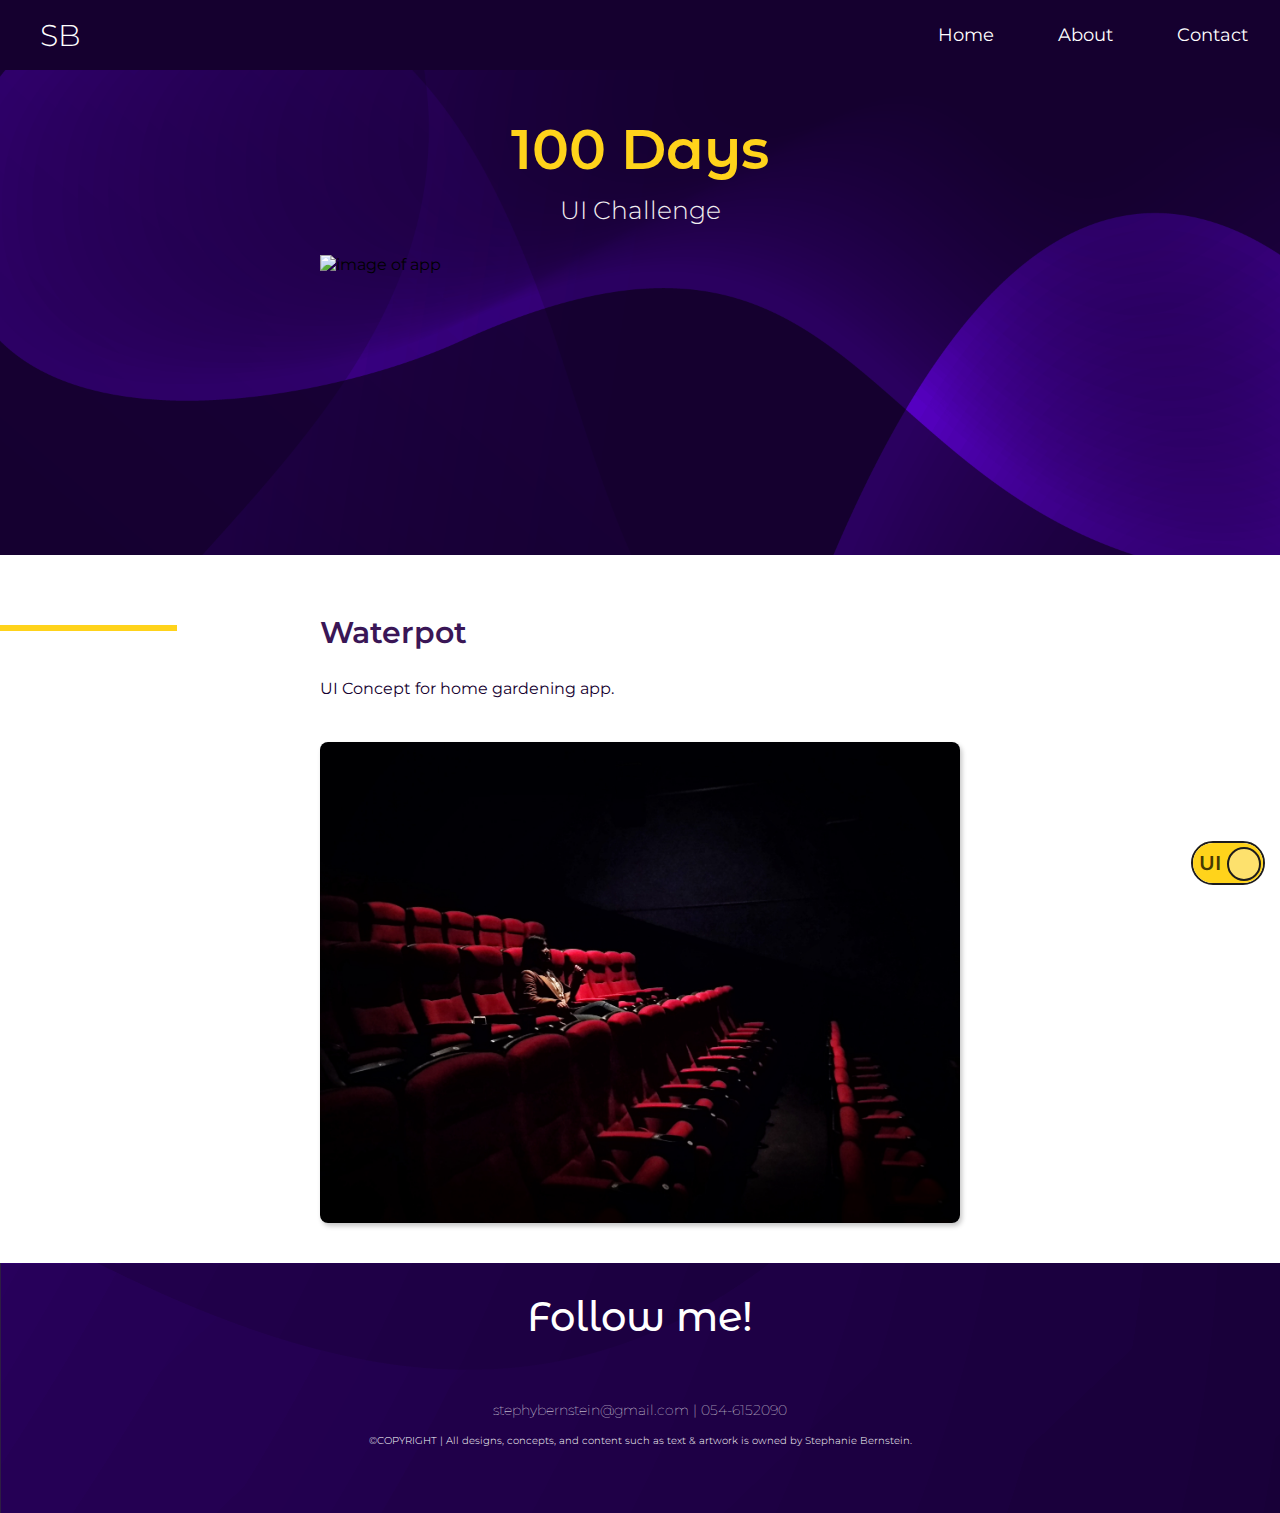
==== 100days.html @ 0ba96f46 "changes in design" ====
<!DOCTYPE html>
<html lang="en">

<head>
    <meta charset="UTF-8">
    <meta name="viewport" content="width=device-width, initial-scale=1.0,user-scalable=no">
    <meta http-equiv="X-UA-Compatible" content="ie=edge">
    <title>Stephy Bernstein</title>
    <link rel="stylesheet" href="https://cdnjs.cloudflare.com/ajax/libs/animate.css/3.7.0/animate.min.css" />
    <link href="https://fonts.googleapis.com/css?family=Montserrat+Alternates:300,400,600,700|Montserrat:300,400,500,600,700" rel="stylesheet">
    <link rel="stylesheet" href="https://use.fontawesome.com/releases/v5.8.1/css/all.css" integrity="sha384-50oBUHEmvpQ+1lW4y57PTFmhCaXp0ML5d60M1M7uH2+nqUivzIebhndOJK28anvf" crossorigin="anonymous">
    <link rel="stylesheet" href="css/styles.css" />
</head>

<body id="ui" class="mini-btn">
    <header class="mainheader animated">
        <a class="brand" href="index.html">SB</a>
        <button id="menu" type="button" aria-expanded="false" aria-label="Toggle navigation">
            <i class="fas fa-bars"></i>

        </button>
        <nav class="navigation hide animated slideInDown">
            <ul class="navigation-list">
                <li class="navigation-item">
                    <a class="navigation-link" href="index.html">Home</a>
                </li>
                <li class="navigation-item">
                    <a class="navigation-link" href="#">About</a>
                </li>
                <li class="navigation-item">
                    <a class="navigation-link" href="contact.html">Contact</a>
                </li>
            </ul>
        </nav>
    </header>
    <main>
        <section id="water">
            <div id="super-top">
                <div class="margin padding-y">
                    <div class="top-page">
                        <h1>100 Days</h1>
                        <span class="chall"> UI Challenge</span>
                    </div>
                    <div class="top-image">
                        <img src="./img/water/water1.png" alt="image of app">
                    </div>
                </div>
            </div>
            <div class="card-intern padding-y">
                <hr class="line-main-title">
                <div class="margin ">
                    <h3>Waterpot</h3>
                    <p>UI Concept for home gardening app.</p>
                    <div class="rounded-image">
                        <img src="img/laplatea/platea3.jpg" alt="empty theater with one person">
                    </div>
                </div>
        </section>
        <footer class="mainfooter">
            <div class="margin">
                <span class="follow">Follow me!</span>
                <div class="socials center">
                    <a href="https://www.linkedin.com/in/stephanie-bernstein-96964898/"><i class="fab fa-linkedin-in"></i></a>
                    <a href="https://www.behance.net/stephaniebernstein"><i class="fab fa-behance"></i></a>
                    <a href="https://www.facebook.com/flyingdaisydesign/"><i class="fab fa-facebook-f"></i></a>
                    <a href="https://www.instagram.com/sb_ux.ui/"><i class="fab fa-instagram"></i></a>
                </div>

                <a href="mailto:Stephybernstein@gmail.com" class="email center">stephybernstein@gmail.com | 054-6152090</a>
                <span class="copyright center">©COPYRIGHT | All designs, concepts, and content such as text & artwork is owned by Stephanie Bernstein.</span>
            </div>

        </footer>
    </main>
    <div class="uxuiswitch">
        <input type="checkbox" name="uxuiswitch" class="uxuiswitch-checkbox" id="uxuiswitch" checked>
        <label class="uxuiswitch-label" for="uxuiswitch"> <span class="uxuiswitch-inner"></span>
            <span class="uxuiswitch-switch"></span>
        </label>
    </div>
</body>
<script src="js/main.js"></script>

</html>
---- css/styles.css ----
html,
	body,
	div,
	span,
	applet,
	object,
	iframe,
	h1,
	h2,
	h3,
	h4,
	h5,
	h6,
	p,
	blockquote,
	pre,
	a,
	abbr,
	acronym,
	address,
	big,
	cite,
	code,
	del,
	dfn,
	em,
	img,
	ins,
	kbd,
	q,
	s,
	samp,
	small,
	strike,
	strong,
	sub,
	sup,
	tt,
	var,
	b,
	u,
	i,
	center,
	dl,
	dt,
	dd,
	ol,
	ul,
	li,
	fieldset,
	form,
	label,
	legend,
	table,
	caption,
	tbody,
	tfoot,
	thead,
	tr,
	th,
	td,
	article,
	aside,
	canvas,
	details,
	embed,
	figure,
	figcaption,
	footer,
	header,
	hgroup,
	menu,
	nav,
	output,
	ruby,
	section,
	summary,
	time,
	mark,
	audio,
	video {
		margin: 0;
		padding: 0;
		border: 0;
		font-size: 100%;
		font: inherit;
		vertical-align: baseline;
	}
	/*General*/

	html,
	body {
		font-family: 'Montserrat', sans-serif;
		margin: 0;
		height: 100vh;
		width: 100%;
		scroll-behavior: smooth;
	}

	ul,
	ol {
		list-style: none;
		color: #15002F;
		line-height: 27px;
	}

	ul li:before {
		content: "- "
	}

	.row {
		display: flex;
		flex-direction: row;
		flex-wrap: wrap;
		width: 100%;
	}

	.column {
		display: flex;
		flex-direction: column;
		flex: 1;
		font-size: 13px;
	}

	.column a {
		color: #15002F;
	}

	a,
	u {
		text-decoration: none;
		color: #fff;
	}

	a:active {
		color: #FFD31B;
	}
	a:hover {
		color: #FFD31B;
	}

	h1 {
		font-family: 'Montserrat Alternates', sans-serif;
		font-style: normal;
		font-weight: 600;
		font-size: 55px;
		line-height: 50px;
		color: #FFD31B;
		padding-top: 25px;
		margin-bottom: 20px;
		text-align: center;
	}

	.numbers {
		font-family: 'Montserrat Alternates', sans-serif;
		font-weight: 600;
		font-size: 50px;
		line-height: 73px;
		display: inline;
		color: #FFD31B
	}

	.number-title {
		margin-left: 10px;
		display: inline;
	}

	#landing-texto {
		font-family: 'Montserrat Alternates', sans-serif;
		font-weight: 500;
		line-height: 46px;
		font-size: 30px;
		color: #F1EEF1;
		margin: 0;
	}
	h2 {
		font-family: 'Montserrat Alternates', sans-serif;
		font-weight: 600;
		line-height: 46px;
		font-size: 40px;
		color: #FFD31B;
	}

	h3 {
	    font-family: 'Montserrat', sans-serif;
	    font-weight: 600;
	    font-size: 30px;
	    line-height: 46px;
	    color: #3A1656;
	    margin: 5px 0 0 0;
	}

	h5 {
		font-family: 'Montserrat', sans-serif;
		font-weight: 600;
		font-size: 25px;
		line-height: 31px;
		color: #3A1656;
	}

	h6 {
		font-family: 'Montserrat', sans-serif;
		font-weight: 500;
		font-size: 18px;
		line-height: 31px;
		color: #3A1656;
	}

	.mainheader {
		align-items: center;
		display: flex;
		justify-content: space-between;
		background-color: #15002F;
		background-repeat: no-repeat;
		background-size: cover;
		height: 70px;
		position: fixed;
		top: 0;
		width: 100%;
		z-index: 90;
	}

	.mainheader.withmenu {
		flex-wrap: wrap;
	}

	#sub-menu {
		width: 100%;
		background: #F1EEF1;
		height: 60px;
	}

	.horizontal-list {
		height: 100%;
		align-items: center;
	}

	.horizontal-list li {
		align-items: center;
		border-right: 2px solid #FFD31B;
	}

	/* .fa, .fas {
			color: #15002F;
			margin-left: 5px;
	} */

	.horizontal-list li:last-child {
		border-right: none;
	}

	.horizontal-list li::before {
		content: ""
	}

	.mainfooter {
		height: 220px;
		background-image: url(../img/bg/mobile_bg.png);
		width: 100%;
		color: #FFF;
		font-size: 10px;
	}

	.mainfooter.nobg {
	background-image: none;
	}

	.mainfooter .email {
		display: block;
		font-size: 14px;
		margin: 20px 0 15px 0;
		font-weight: lighter;
	}

	.mainfooter .follow {
		font-family: 'Montserrat Alternates', sans-serif;
		font-size: 25px;
		font-weight: 500;
		display: inline-block;
		margin-top: 25px;
	}

	.mainfooter .socials {
		font-size: 2.5rem;
		margin: 10px 5px;
		justify-content: space-between;
		display: flex;
	}

	.center {
		text-align: center;
	}

	.mainfooter span {
		display: block;
	}

	.margin {
		width: calc(100vw - 80px);
		margin: 0 auto;
	}

	.padding-y {
		padding-top: 30px;
	}

	.copyright {
		font-size: 10px;
		font-weight: 300;
	}

	#landing {
		height: 100vh;
	}

	#landing .margin {
		display: flex;
		flex-direction: column;
		justify-content: center;
		height: 70%;
	}

	#landing  h1 span {
		margin-bottom: 20px;
		border-left: none;
		color: #FFD31B;
		padding-left: 0;

	}
	#landing  h1  {
		margin-bottom: 20px;
		border-left: none;
		color: #FFD31B;
		padding-left: 0;

	}

	#landing  h1 span:before {
		content: 'HELLO';
		animation: animate infinite 10s;
	}

	@keyframes animate {
		0% {
			content: 'HELLO';

		}
	25% {
			content: 'HOLA';

		}
		50% {
			content: 'SHALOM';

		}
		75% {
			content: 'OI';
		}

	}

	.navigation {
		align-items: center;
		display: flex;
		justify-content: center;
		height: 100vh;
		position: fixed;
		left: 0;
		width: 100%;
		z-index: 1;
		background: #15002F;
		top: 0;
		text-align: center;
	}

	.navigation-list {
	    font-size: 30px;
	    line-height: 70px;
	}

	.navigation-list li:before {
		content: none;
	}

	.hide {
		display: none;
	}

	/* Switcher */

	.mini-btn  .uxuiswitch {
	  position: fixed;
	  bottom: 15px;
	  right: 15px;
	  display: block;
	  z-index: 99;
	  top: unset;
	}

	.uxuiswitch {
		position: relative;
		width: 74px;
		-webkit-user-select: none;
		-moz-user-select: none;
		-ms-user-select: none;
		display: inline-block;
		top: 10px;
		height: 44px;
	}

	.uxuiswitch-checkbox {
		display: none;
	}

	.uxuiswitch-label {
		display: block;
		overflow: hidden;
		cursor: pointer;
		border: 2px solid #1D1C1D;
		border-radius: 36px;
	}

	.uxuiswitch-inner {
		display: block;
		width: 200%;
		margin-left: -100%;
		transition: margin 0.3s ease-in 0s;
	}

	.uxuiswitch-inner:before,
	.uxuiswitch-inner:after {
		display: block;
		float: left;
		width: 50%;
		height: 40px;
		padding: 0;
		line-height: 41px;
		font-size: 20px;
		color: white;
		font-family: 'Montserrat', sans-serif;
		font-weight: 600;
		box-sizing: border-box;
	}

	.uxuiswitch-inner:before {
		content: "UI";
		padding-left: 6px;
		background-color: #FFD31B;
		color: #463902;
	}

	.uxuiswitch-inner:after {
		content: "UX";
		padding-right: 6px;
		background-color: #F1EEF1;
		color: #1D1C1D;
		text-align: right;
	}

	.uxuiswitch-switch {
		display: block;
		width: 30px;
		margin: 8px;
		background: #DBD2DB;
		position: absolute;
		top: -2.5px;
		bottom: 0;
		right: 29px;
		border: 2px solid #1D1C1D;
		border-radius: 36px;
		transition: all 0.3s ease-in 0s;
		height: 30px;
	}

	.uxuiswitch-checkbox:checked+.uxuiswitch-label .uxuiswitch-inner {
		margin-left: 0;
	}

	.uxuiswitch-checkbox:checked+.uxuiswitch-label .uxuiswitch-switch {
		right: -4px;
		background-color: #FDE16D;
	}

	/* Switcher */

	/*end general*/

	/*home*/

	#landing {
		background-image: url(../img/bg/mobile_bg.png);
	 	background-repeat: no-repeat;
		background-size: cover;
	}

	.brand,
	#menu {
		position: relative;
		z-index: 2;
		background: none;
		border: none;
		height: 70px;
		display: flex;
		justify-content: center;
		flex-direction: column;
	}

	#menu {
	    margin-right: 20px;
	    font-size: 30px;
	    color: #FFD31B;
	}

	#menu:focus {
		outline: none;
	}

	.brand {
		font-weight: 300;
		font-size: 30px;
		color: #fff;
		margin-left: 40px;
	}

	.withmenu+main {
		height: calc(100vh - 70px);
	}

	main {
		height: calc(100vh - 70px);
	}

	.no-scroll {
		overflow: hidden;
	}

	.top-margin {
		margin-top: 150px;
	}

	.view-port {
		color: #fff;
		position: absolute;
		bottom: 50px;
		left: 50%;
		transform: translateX(-50%);
		font-family: 'Montserrat', sans-serif;
		font-style: normal;
		font-weight: 300;
		line-height: 27px;
		font-size: 16px;
	}

	.arrow-portfolio {
		position: absolute;
		bottom: 14px;
		left: 50%;
		transform: translateX(-50%);
		display: block;
		background: url("../iconos/arrow.svg");
		width: 25px;
		height: 29px;
	}

	#projectos {
		padding-top: 10px;
	}

	.line-work {
		width: 50px;
		height: 8px;
		background: #FFD31B;
		border: none;
		margin: 30px 0 0 0;
	}

	.my-work {
		font-family: 'Montserrat Alternates', sans-serif;
		font-size: 40px;
		color: #3A1656;
		font-weight: 600;
		display: block;
		margin: 5px 0 30px 0;
	}


	/*Card css*/

	.card {
		width: 100%;
		background: #FFF;
		display: flex;
		flex-direction: column;
		box-shadow: 0 0 15px 0 rgba(0, 0, 0, 0.1607843137);
		overflow: hidden;
		position: relative;
		border-radius: 15px;
		padding-bottom: 30px;
		margin-bottom: 40px;
	}

	.card_thumb {
		position: relative;
		height: 280px;
		border-bottom: 4px solid #FFD31B;
	}

	.card_thumb img {
		width: 100%;
		height: 100%;
		object-fit: cover;
		object-position: 50% 50%;
	}

	.card_content {
		margin: 10px 20px 0px 20px;
	}

	.card_content p {
		margin: 20px 0;
	}

	.card footer a {
		display: inline-block;
		background: #FFF;
		padding: .45em 1em;
		/* width: 215px; */
		color: #15002F;
		font-weight: 700;
		letter-spacing: .2px;
		font-size: 16px;
		border-radius: 30px;
		border: 1px solid #15002F;
	}

	.card footer .fa-arrow-right {
		margin-left: 6px;
	 color: #15002F;
	}

	.card header h2 {
		font-family: 'Montserrat Alternates', sans-serif;
		font-size: 30px;
		color: #3A1656;
		font-weight: 600;
		margin: 20px 0 5px 0;
	}

	.card header span {
		font-family: 'Montserrat', sans-serif;
		font-size: 16px;
		color: #BAA2CE;
		font-weight: 300;
	}

	p {
	    font-family: 'Montserrat', sans-serif;
	    font-size: 16px;
	    line-height: 26px;
	    color: #15002F;
	    margin-top: 20px;
	}

	.no-marging-p {

		margin-top: 5px;
	}

	.doble-margin {
		margin: 15px 0 30px 0;
	}

	.p-bold {

		font-weight: 700;

	}

	.bold {
		font-family: 'Montserrat', sans-serif;
		font-size: 16px;
		font-weight: 700;
		line-height: 16px;
		color: #15002F;
		border-left: 3px solid #FFD31B;
		padding-left: 12px;
	}

	.scroll {

	}

	/* End Card */
	/*home*/



	/* Changes for ux Home*/

	#ux .brand {
		color: #666166;
	}

	#ux #menu {
		color: #666166;
	}

	#ux .mainheader {
		background-color: #DBD2DB;
	}

	#ux #landing {
		background-image: none;
		background-color: #F1EEF1;
	}

	#ux #landing h1 span{
		color: #BFB6BF;
	}

	#ux h3 {
		color: #A69DA6
	}

	#ux .view-port {
		color: #666166;
	}

	#ux .arrow-portfolio {
		background: url("../iconos/arrowux.svg");
	}

	#ux .line-work {
		background: #BFB6BF;
	}

	#ux .my-work {
		color: #A69DA6;
	}

	#ux .card_thumb img {
		display: none
	}

	#ux .card_thumb {
		background: #F1EEF1;
		display: flex;
		align-items: center;
		justify-content: center;
		border-bottom: 4px solid #A69DA6;
	}

	#ux .card_thumb:before {
		font-family: "Font Awesome 5 Free";
		content: "\f03e";
		font-size: 120px;
		color: #fff;
		-webkit-text-stroke: #F1EEF1 5px;
	}

	#ux .card header h2 {
		color: #A69DA6;
	}

	#ux .card_content p {
		color: #A69DA6;
	}

	#ux .navigation {
		background: #A69DA6;
	}

	#ux .card footer a {
		color: #A69DA6;
		border: 1px solid #666166;
	}

	#ux .mainfooter {
		background-image: none;
		background-color: #DBD2DB;
	}

	#ux a:hover {
		color: #666166;
	}
	/* Changes for ux Home*/


	/*laplatea*/

	.hide-mob {
		display: none;
	}
	.hide-desk {
		display: unset;
	}


	.top-image {
		margin: 20px 0 20px 0;
	}


	h4 {
		  font-family: 'Montserrat', sans-serif;
	    font-weight: 300;
	    font-size: 18px;
	    line-height: 31px;
	    color: #FFF;
	    text-align: center;
	}

	.top-image img {
	    width: 100%;
	    object-fit: contain;
	    min-height: 300px;
	}
	.rounded-image img {
	    width: 100%;
	    border-radius: 8px;
	    object-fit: cover;
	    height: 200px;
	    box-shadow: 2px 3px 5px 0px rgba(0,0,0,0.23);
	}
	.rounded-image {
	    margin: 20px 0 50px 0;
	}
	.rounded-imagetext {
		margin: 40px 0 20px 0;
	}
	.rounded-imagetext img {
	    width: 100%;
	    object-fit: cover;
	}
	.rounded-imagegif.platea2 {
	    margin-top: 40px;

	}
	.rounded-imageno img {
		width: 100%;
		border-radius: 8px;
		object-fit: contain;
	}
	.rounded-imageno {
	    margin: 20px 0 20px 0;

	}
	.rounded-imagegif img {
		width: 100%;
		border-radius: 8px;
		object-fit: cover;
		box-shadow: 2px 3px 5px 0px rgba(0,0,0,0.23);
	}
	.rounded-imagegif {
	    margin: 20px 0 20px 0;

	}
	.image-footer2 {
		margin-bottom: 15px;
	}

	.scrolling-wrapper2 img {
	    object-fit: cover;
	    border-radius: 10px;
	    margin-right: 17px;
			height: 200px
	}

	.scrolling-wrapper2::-webkit-scrollbar {
		display: none;
	}

	.scrolling-wrapper2 {
		overflow-x: scroll;
		overflow-y: hidden;
		white-space: nowrap;
		margin-top: 20px;
		padding-left: 35px;
	}


	.friends {
		text-decoration: none;
		color: #15002F;
	}

	.image-footer {
	    color: #15002F;
	    font-size: 15px;
	    line-height: 22px;
	    font-family: 'Montserrat', sans-serif;
			font-weight: 300;
	}

	.line-titles {
	    height: 1px;
	    background: #FFD31B;
	    border: none;
	    margin: 20px 0 20px 0px;
	}

	.title-heading{
		color: #15002F;
		font-size: 16px;
		line-height: 22px;
		font-family: 'Montserrat', sans-serif;
		font-weight: 600;
	}
	.line-main-title {
	    width: 25px;
	    height: 6px;
	    background: #FFD31B;
	    border: none;
	    margin: 20px 0 15px 0;
	    position: absolute;
	}

	.scrolling-wrapper::-webkit-scrollbar {
		display: none;
	}

	.scrolling-wrapper img {
	    object-fit: cover;
	    border-radius: 10px;
	    margin-right: 17px;
	    height: 200px;
	}

	.scrolling-wrapper {
		overflow-x: scroll;
		overflow-y: hidden;
		white-space: nowrap;
		margin-top: 20px;
		padding-left: 35px;
	}

	.image-scroll {
		display: inline-block;
	}

	.teatros {
		margin: 25px 0 40px 0;
		width: 100%;
	}

	.bold-text {
		font-family: 'Montserrat', sans-serif;
		font-weight: 700;
		font-size: 16px;
		line-height: 27px;
		color: #15002F;
	}

	.section-title2 {
		margin-bottom: 20px;
	}
	.line-second-title {
		width: 145px;
		height: 2px;
		background: #FFD31B;
		border: none;
		margin: 1px 0 15px 0;
		position: absolute;

	}

	#super-top {
		background-image: url(../img/laplatea/platea0.png);
		background-repeat: no-repeat;
		background-size: cover;
		}

	#platea .top-page {
		    margin-top: 130px;
	}
	/*end platea*/
	/*platea*/

	#ux .top-image img {
		content:url("../img/laplatea/platea29.png");
	}
	#ux img {
		content:url("../img/laplatea/platea29.png");
	}
	#ux #super-top {
	    background-image: none;
	    background-repeat: no-repeat;
	    background-size: cover;
	    background-color: #F1EEF1;
	}

	#ux h1 {
	    color: #A69DA6;
	}

	#ux h4 {
	    color: #666166;
	}

	#ux #sub-menu {
	    width: 100%;
	    background: #666166;
	    height: 60px;
	}

	#ux .horizontal-list li {
	    border-right: 2px solid #FFF;
	}

	#ux .image-footer {
	    color: #4D494D;
	}
	#ux .title-heading {
	    color: #4D494D;
	}

	#ux .line-titles {
	    background: #BFB6BF;
	}
	#ux p {
	    font-family: 'Montserrat', sans-serif;
	    font-size: 16px;
	    line-height: 26px;
	    color: #A69DA6;
	    margin-top: 20px;
	}
	#ux .line-main-title {
	    background: #A69DA6;
	  }
	#ux .numbers {
	    color: #4D494D;
	}
	#ux .bold {
	    color: #A69DA6;
	    border-left: 3px solid #A69DA6;
	  }
	#ux .bold-text {
	    color: #A69DA6;
	}
	#ux .line-second-title {
	    background: #A69DA6;

	}
	#ux .column a {
	    color: #FFF;
	}

	#ux .scrolling-wrapper img {
	    height: 250px;
	    text-align: center;
	    box-shadow: 2px 3px 5px 0px rgba(0,0,0,0.23);
	    width: 300px;
	}
	#ux .scrolling-wrapper2 img {
		box-shadow: 2px 3px 5px 0px rgba(0,0,0,0.23);
		width: 250px;
	}

	#ux .teatros {
	    text-align: center;
			border-radius: 8px;
			box-shadow: 2px 3px 5px 0px rgba(0,0,0,0.23);

	}
	#ux .scrolling-wrapper.fiveimages {
		display: none;
	}
	#ux .rounded-imageno {
	    width: 300px;
	    border-radius: 8px;
	    box-shadow: 2px 3px 5px 0px rgba(0,0,0,0.23);
	    margin-left: auto;
	    margin-right: auto;
	    margin-top: 40px;
	}
	#ux .rounded-imagetext img {
	    border-radius: 8px;
			box-shadow: 2px 3px 5px 0px rgba(0,0,0,0.23);

	}
	#ux .rounded-imagegif img {
		height: 435px;
	}
	#ux .rounded-imagetext img{
		border-radius: 8px;
	}



	#ux .friends {
		text-decoration: none;
		color: #A69DA6;
	}
	#ux a:active {
		color: #1D1C1D;
	}
	#ux a:hover {
		color: #1D1C1D;
	}

	#ux .horizontal-list li:last-child {
	    border-right: none;
	}

	/*platea*/


	/*404*/

	#construction {
		background-image: url(../img/error/404.png);
		background-repeat: no-repeat;
		background-size: cover;
	}
	#construction {
		height: 95%;
	}

	#construction .margin {
		display: flex;
		flex-direction: column;
		justify-content: center;
		height: 70%;
	}

	#go-back a{
		font-family: 'Montserrat Alternates', sans-serif;
		color: #15002F;
		font-size: 20px;
		font-weight: 700;
	}

	#go-back {
		text-align: center;
		margin-bottom: 30px;
	}

	#ux #construction {
		background-image: url(../img/error/404ux.png);
		background-repeat: no-repeat;
		background-size: cover;
	}

	.fa-arrow-left:before {
	    content: "\f060";
			font-size: 18px;
	}

	#ux .fa-arrow-left:before {
	    color: #666166;
	    content: "\f060";
			font-size: 18px;
	}

	#ux #go-back a{
		color: #666166;
	}
	/*End 404*/


	/*contact*/

	#contact {

	}

	#contact .margin {
		display: flex;
		flex-direction: column;
		justify-content: center;
		height: 100vh;
	}

	.all-in {
			background-image: url(../img/contact/contact_m_bg.png);
			background-repeat: no-repeat;
			background-size: cover;
			height: auto;
		}

	#contact .mainfooter {
	    background-image: none;
	    width: 100%;
	    color: #FFF;
	    font-size: 10px;
			height: 100%
	}

	#contact .top-margin {

	}

	.info-contact  {
	    font-family: 'Montserrat', sans-serif;
	    font-size: 20px;
	    line-height: 30px;
	    color: #fff;
	    margin: 40px 0;
			text-align: center;
		}
		.datos {
			font-family: 'Montserrat Alternates', sans-serif;
		    font-weight: 500;
		    font-size: 20px;
		    line-height: 39px;
		    text-align: center;
		    color: #fff;
		}
		.datos h6 {
	    color: #fff;
	    font-weight: 300;
	    font-size: 16px;
	    margin-top: 25px;
	}
	#ux .rounded-image img {
	    height: 200px;
	}

	#ux .info-contact  {
	    font-family: 'Montserrat', sans-serif;
	    font-size: 20px;
	    line-height: 30px;
	    color: #A69DA6;
	    margin: 40px 0;
			text-align: center;
		}
	#ux .center {
		    color: #A69DA6;
	}
	#ux 	.datos {
			font-family: 'Montserrat Alternates', sans-serif;
		    font-weight: 500;
		    font-size: 20px;
		    line-height: 39px;
		    text-align: center;
		    color: #A69DA6;
		}
	#ux 	.datos h6 {
	    color: #A69DA6;
	    font-weight: 300;
	    font-size: 16px;
	    margin-top: 25px;
	}
	#ux .all-in {
			background-image: none;
			height: auto;
		}


	/*about*/
	#about{
		height: 100%;
	}
	.about-bg {
		background-image: url(../img/about/about_m.png);
		background-repeat: no-repeat;
		background-size: cover;
		height: auto;
	}

	#about .margin {
		display: flex;
		flex-direction: column;
		justify-content: center;
	}

	#about p {
		color: #fff;
		font-size: 18px;
		line-height: 35px;
		padding-left: 35px;
	}
	.margin-top {
	margin-top: 100px;
	}
	.rounded-image-about img{
		width: 100%;
	border-radius: 8px;
	object-fit: cover;
	height: 300px;
	box-shadow: 2px 3px 5px 0px rgba(0,0,0,0.23);
	}

	.rounded-image-about {
		    margin: 20px 0 50px 0;
	}
	#check-work {
		color: #fff;
		font-size: 20px;
		line-height: 35px;
		text-align: center;
		margin: 30px 0;
		font-family: 'Montserrat Alternates', sans-serif;
		font-weight: 300;
	}
	.fa-arrow-right {
			color: #FFD31B;
			margin-left: 5px;
	}
	#ux #check-work a, u {
	    text-decoration: none;
	    color: #666166;
	}
	#ux .fa-arrow-right {
			color: #666166;
			margin-left: 5px;
	}
	.work-exp {
		margin-top: 70px;
	}
	/*End about*/

	/*ux about*/
	#ux .about-bg {
		background-image: none;
	}

	#ux #about h2 {
	    font-family: 'Montserrat Alternates', sans-serif;
	    font-weight: 600;
	    line-height: 46px;
	    font-size: 40px;
	    color: #666166;
		}
	#ux #about p {
	    color: #666166;
	    font-size: 18px;
	    line-height: 35px;
	    padding-left: 35px;
	}

	/*100 days*/

	span.chall {
	    text-align: center;
	    color: #F1EEF1;
	    display: block;
	    font-weight: 300;
	    font-size: 25px;
	    margin-bottom: 30px;
	}

	#water .top-page {
	    margin-top: 70px;
	}


	/*100 end*/


	/*desktop*/

	@media only screen and (min-width: 768px) {

		/*home*/
		h1 {
		    font-family: 'Montserrat Alternates', sans-serif;
		    font-style: normal;
		    font-weight: 600;
		    font-size: 55px;
		    line-height: 50px;
		    color: #FFD31B;
		    padding-top: 25px;
		    margin-bottom: 20px;
		    text-align: center;
		}

		h4 {
	    font-family: 'Montserrat', sans-serif;
	    font-weight: 300;
	    font-size: 22px;
	    line-height: 31px;
	    color: #FFF;
	    text-align: center;
	    padding: 20px;
	}

	h5 {
	    font-family: 'Montserrat', sans-serif;
	    font-weight: 600;
	    font-size: 25px;
	    line-height: 31px;
	    color: #3A1656;
	}

		#landing {
			background-image: url(../img/bg/home_bg_dk.png);
			background-repeat: no-repeat;
			background-size: cover;
		}
		#menu {
			display: none;
		}
		.margin {
			width: calc(100vw - 284px);
			margin: 0 auto;
		}
		#landing h3 {
			font-family: 'Montserrat Alternates', sans-serif;
			font-weight: 500;
			line-height: 56px;
			font-size: 38px;
			color: #F1EEF1;
			text-align: center;
			max-width: 500px;
			margin: 0 auto;
		}
		.uxuiswitch-inner:before {
			padding-right: 40px;
		}
		.hide {
			display: block;
		}
		.navigation {
			justify-content: flex-end;
			background-color: transparent;
			height: initial;
			position: initial;
			width: auto;
			transition: initial;
			z-index: 99;
		}
		.navigation-list {
			align-items: center;
			display: flex;
			justify-content: center;
			font-size: 18px;
			;
		}
		.navigation-link {
			padding: 2rem;
			list-style: none;
		}
		#landing h1 {
			font-family: 'Montserrat Alternates', sans-serif;
			font-style: normal;
			font-weight: 600;
			font-size: 90px;
			text-align: center;
		}
		#landing h1 {
			margin-bottom: 60px;
			border-left: none;
			color: #FFD31B;
			padding-left: 0;
		}
		.card {
			max-width: 841px;
			width: 100%;
			height: 350px;
			background: #FFF;
			display: flex;
			flex-direction: row;
			box-shadow: 0 0 15px 0 rgba(0, 0, 0, 0.1607843137);
			overflow: hidden;
			position: relative;
			border-radius: 15px;
			padding-bottom: 0;
			margin: 0 auto;
			margin-bottom: 50px;
		}
		.card_thumb {
			position: relative;
			height: 400px;
			border-right: 4px solid #FFD31B;
			width: 50%;
			border-bottom: 0px;
		}

		.card header h2 {
			font-family: 'Montserrat Alternates', sans-serif;
			font-size: 43px;
			color: #3A1656;
			font-weight: 600;
			margin: 20px 8px 8px 15px;
		}
		.card header span {
			font-family: 'Montserrat', sans-serif;
			font-size: 16px;
			color: #BAA2CE;
			font-weight: 300;
			margin: 20px 8px 8px 18px;
		}

		.card_content p {
			margin: 20px 8px 81px 18px;
		}

		.card footer a {
			background: #FFF;
			color: #15002F;
			font-weight: 700;
			letter-spacing: .2px;
			font-size: 16px;
			border-radius: 30px;
			border: 1px solid #15002F;
			width: 250px;
			height: 50px;
			margin: 0 auto;
			padding: 0;
			display: inline-block;
			line-height: 50px;
			text-align: center;
		}
		.card footer a:hover{
			color: #15002F;
			background-color: #FFD31B;
			border: 1px solid #15002F;
		}
		.card_content {
			margin: 10px 20px 0px 20px;
			width: 50%;
		}

		.mainfooter .socials {
	    font-size: 2.5rem;
	    margin: 10px 100px 40px 100px;
	    justify-content: space-evenly;
	    display: flex;
	}

	.mainfooter {
	    height: 250px;
	    background-image: url(../img/bg/mobile_bg.png);
	    width: 100%;
	    color: #FFF;
	    font-size: 10px;
	}

	.mainfooter .follow {
	    font-family: 'Montserrat Alternates', sans-serif;
	    font-size: 40px;
	    font-weight: 500;
	    display: flex;
	    margin-top: 25px;
	    justify-content: center;
	    padding-top: 29px;
	    margin-bottom: 20px;
	}
	.mainheader.withmenu {
	height: 70px;
	}

	/*404*/

	#construction {
		background-image: url(../img/error/404_desktop.png);
	    background-repeat: no-repeat;
			margin-top: 50px;
	    background-size: 1200px;
	    background-position: center;
	}
	#construction {
		height: 90%;
	}

	#construction .margin {
		display: flex;
		flex-direction: column;
		justify-content: center;
		height: 70%;
	}
	/*404*/

	/*platea*/
	.margin {
		margin-left: auto;
		margin-right: auto;
		width: 50%;
	}
	.top-image {
	    margin: 5px 0 20px 0;
	}

	.top-image img {
	    width: 100%;
	    object-fit: contain;
	    max-height: 600px;
	}

	.image-footer {
	    color: #15002F;
	    font-size: 16px;
	    line-height: 25px;
	}

	.column {
		display: flex;
	    flex-direction: column;
	    flex-basis: 100%;
	    flex: 1;
	}
	.hide-desk {
	    display: none;
	}

	.rounded-image img {
	    display: block;
	    margin: 0 auto;
			height: 481px;

	}
	.rounded-image {
	    margin: 20px 0 50px 0;
			height: 481px;
			margin: 40px auto;
	}

	.line-main-title {
	    width: 177px;
	    height: 6px;
	    background: #FFD31B;
	    border: none;
	    margin: 20px 0 15px 0;
	    position: absolute;
	}

	.teatros {
	    margin: 25px 0 40px 0;
	    width: 500px;
	    margin-left: auto;
	    margin-right: auto;
	    display: block;
	}

	.rounded-imageno img {
	    border-radius: 8px;
	    object-fit: contain;
	    margin-left: auto;
	    margin-right: auto;
	    display: block;
	    width: 500px;
	}
	.rounded-imagetext img {
	    object-fit: cover;
	    margin-left: auto;
	    margin-right: auto;
	    display: block;
	    width: 500px;
	}
	.line-second-title {
	    width: 440px;
	    height: 2px;
	    background: #FFD31B;
	    border: none;
	    margin: 1px 0 15px 0;
	    position: absolute;
	}

	.scrolling-wrapper2 {
	    margin: 50px auto;
			text-align: center;
	}
	.scrolling-wrapper2 img {
	    height: 300px;
	}
	.scrolling-wrapper2 img:nth-child(even) {
	    display: none;
	}
	.scrolling-wrapper.fiveimages img:nth-child(even) {
		display: none;
	}

	.scrolling-wrapper img {
	    height: 200px;
			margin: 0 auto;
	}
	.scrolling-wrapper.fiveimages img {
	margin-right: 20px;
	}

	.scrolling-wrapper {
	    margin: 40px auto;
	    overflow-x: unset;
	    overflow-y: unset;
	    white-space: nowrap;
	    text-align: center;
	}

	.rounded-imagetext {
	    margin: 40px 0 80px 0;
	}

	.rounded-imagegif img {
	    width: 665px;
	    border-radius: 8px;
	    object-fit: cover;
	    display: block;
	    margin: 60px auto;
	    box-shadow: 2px 3px 5px 0px rgba(0,0,0,0.23);
	}
	.horizontal-list li:last-child {
	    border-right: none;
	}
	#go-back {
	    text-align: center;
	    margin-bottom: 60px;
	    margin-top: 60px;
	}
	/*platea*/



	  /* Changes for ux */
	/*contact*/
	.info-contact {
		text-align: center;
	}

	/*contact*/
	/*about*/


	.about-bg {
		background-image: url(../img/about/about_d.png);
		background-repeat: no-repeat;
		background-size: cover;
		height: auto;
	}

	#about .margin {
		display: flex;
		flex-direction: column;
		justify-content: center;
	}

	#about p {
		color: #fff;
		font-size: 18px;
		line-height: 35px;
		padding-left: 65px;
	}
	.margin-top {
	margin-top: 150px;
	}
	.rounded-image-about img{
		width: 100%;
	border-radius: 8px;
	object-fit: cover;
	height: 600px;
	box-shadow: 2px 3px 5px 0px rgba(0,0,0,0.23);
	}
	.work-exp {
		margin-top: 70px
	}

	.rounded-image-about {
		    margin: 20px 0 50px 0;
	}
	#check-work {
		color: #fff;
		font-size: 20px;
		line-height: 35px;
		text-align: center;
		margin: 30px 0;
		font-family: 'Montserrat Alternates', sans-serif;
		font-weight: 300;
	}
	/* #about .fa, .fas {
			color: #FFD31B;
			margin-left: 5px;
	} */

	/*End about*/

	  /*UX home */

		#ux #landing h3 {
			color: #4D494D;
		}
		#ux .navigation {
			background-color: transparent;
		}
		#ux .navigation-link {
			color: #666166;
		}

		#ux .card_thumb {
	    background: #F1EEF1;
	    display: flex;
	    align-items: center;
	    justify-content: center;
	    border-right: 4px solid #A69DA6;
	}

	#ux .card_thumb {
	    position: relative;
	    height: 358px;
	    width: 50%;
	}
	#ux .mainfooter {
	    color: #FFF;
	}

	#ux .card footer a:hover{
		color: #f2f2f2;
		background-color: #A69DA6;
		border: 1px solid #666166;
	}

	#ux a, u {
		color: #FFF;
	}

	#ux #construction {
		background-image: url(../img/error/404_desktopux.png);
	    background-repeat: no-repeat;
			margin-top: 50px;
	    background-size: 1200px;
	    background-position: center;
	}
		/*home UX*/

	/*platea ux*/
	#ux #super-top {
	    height: 899px;
			margin-bottom: 20px;
	}

	#ux .scrolling-wrapper img {
	    height: 250px;
	    text-align: center;
	    box-shadow: 2px 3px 5px 0px rgba(0,0,0,0.23);
	    width: 647px;
	}
	#ux .rounded-imageno {
	      width: 500px;
	}
	#ux .scrolling-wrapper2 img {
		box-shadow: 2px 3px 5px 0px rgba(0,0,0,0.23);
	 	width: initial;
	}

	#ux .scrolling-wrapper.fiveimages {
		display: none;
	}

	#ux .rounded-imagetext img {
	    border-radius: 8px;
			box-shadow: 2px 3px 5px 0px rgba(0,0,0,0.23);

	}
	#ux .rounded-image img {
	    height: 481px;
	}

	#ux .rounded-imagegif img {
		height: 435px;
	}
	.all-in {
			background-image: url(../img/contact/contact_d_bg.png);
			background-repeat: no-repeat;
			background-size: cover;
			height: auto;
		}

	}
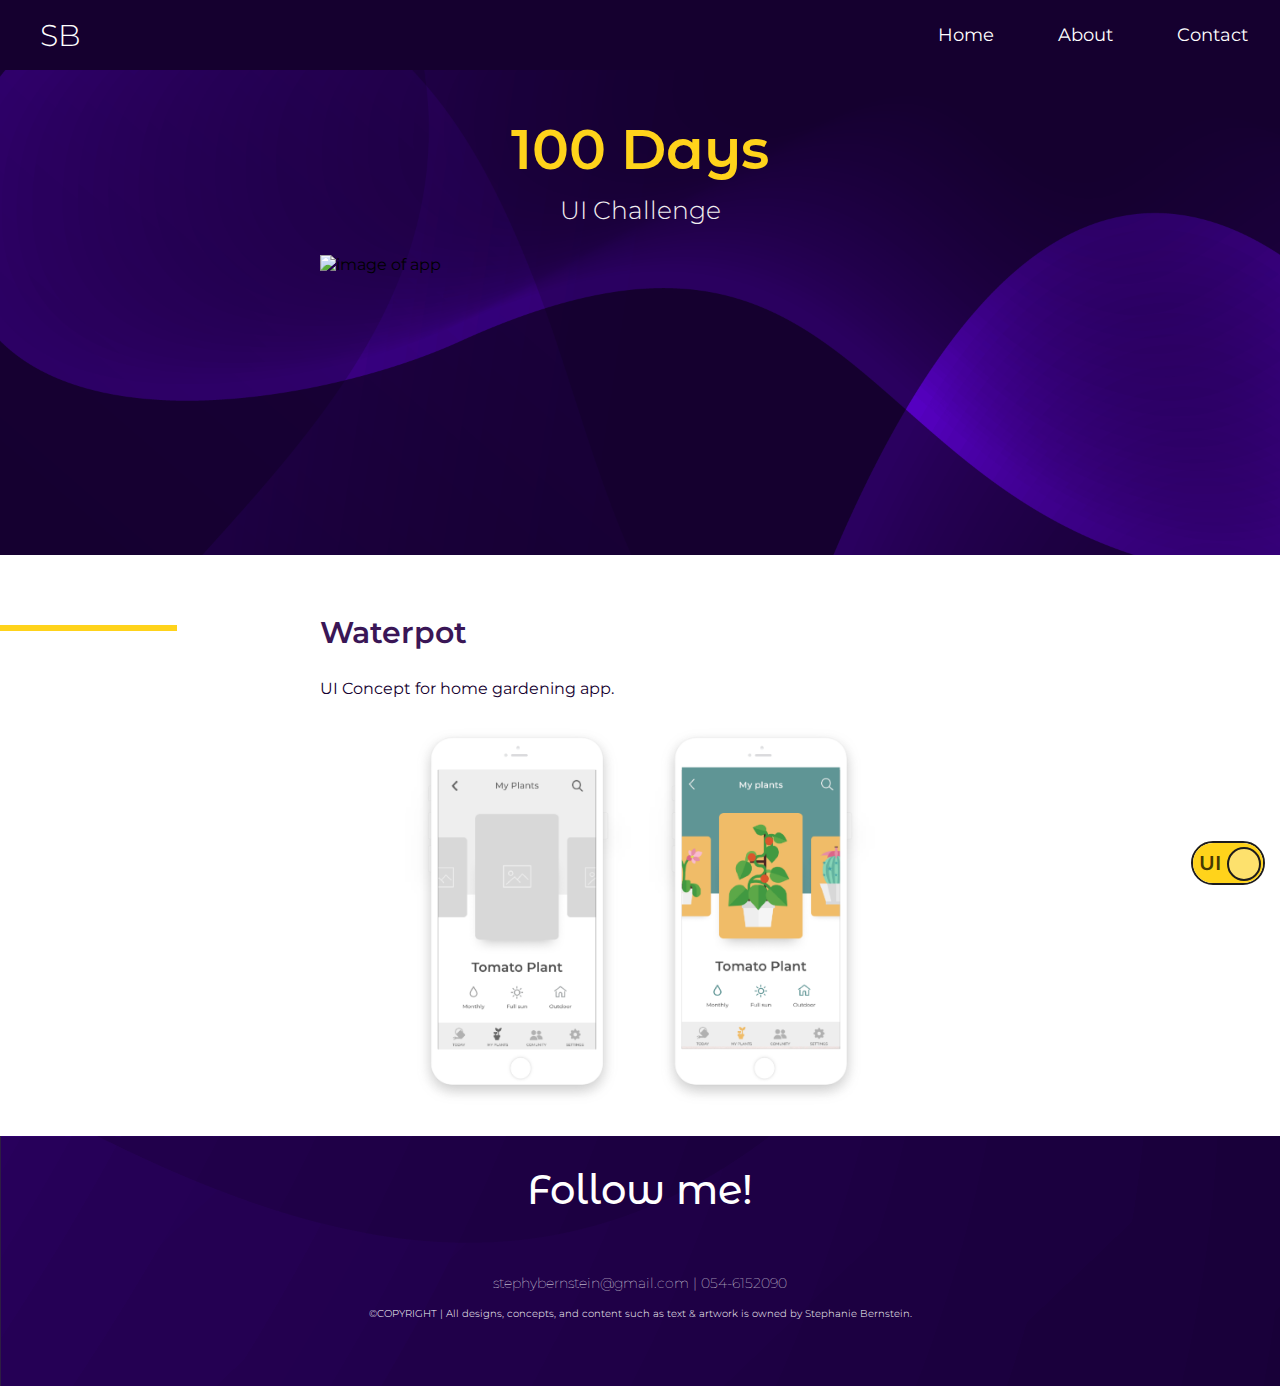
==== commit 2effcbd6: "changes in 100 days" ====
--- a/100days.html
+++ b/100days.html
@@ -51,8 +51,8 @@
                 <div class="margin ">
                     <h3>Waterpot</h3>
                     <p>UI Concept for home gardening app.</p>
-                    <div class="rounded-image">
-                        <img src="img/laplatea/platea3.jpg" alt="empty theater with one person">
+                    <div class="rounded-imageno">
+                        <img src="img/water/waterpot_1.png" alt="empty theater with one person">
                     </div>
                 </div>
         </section>
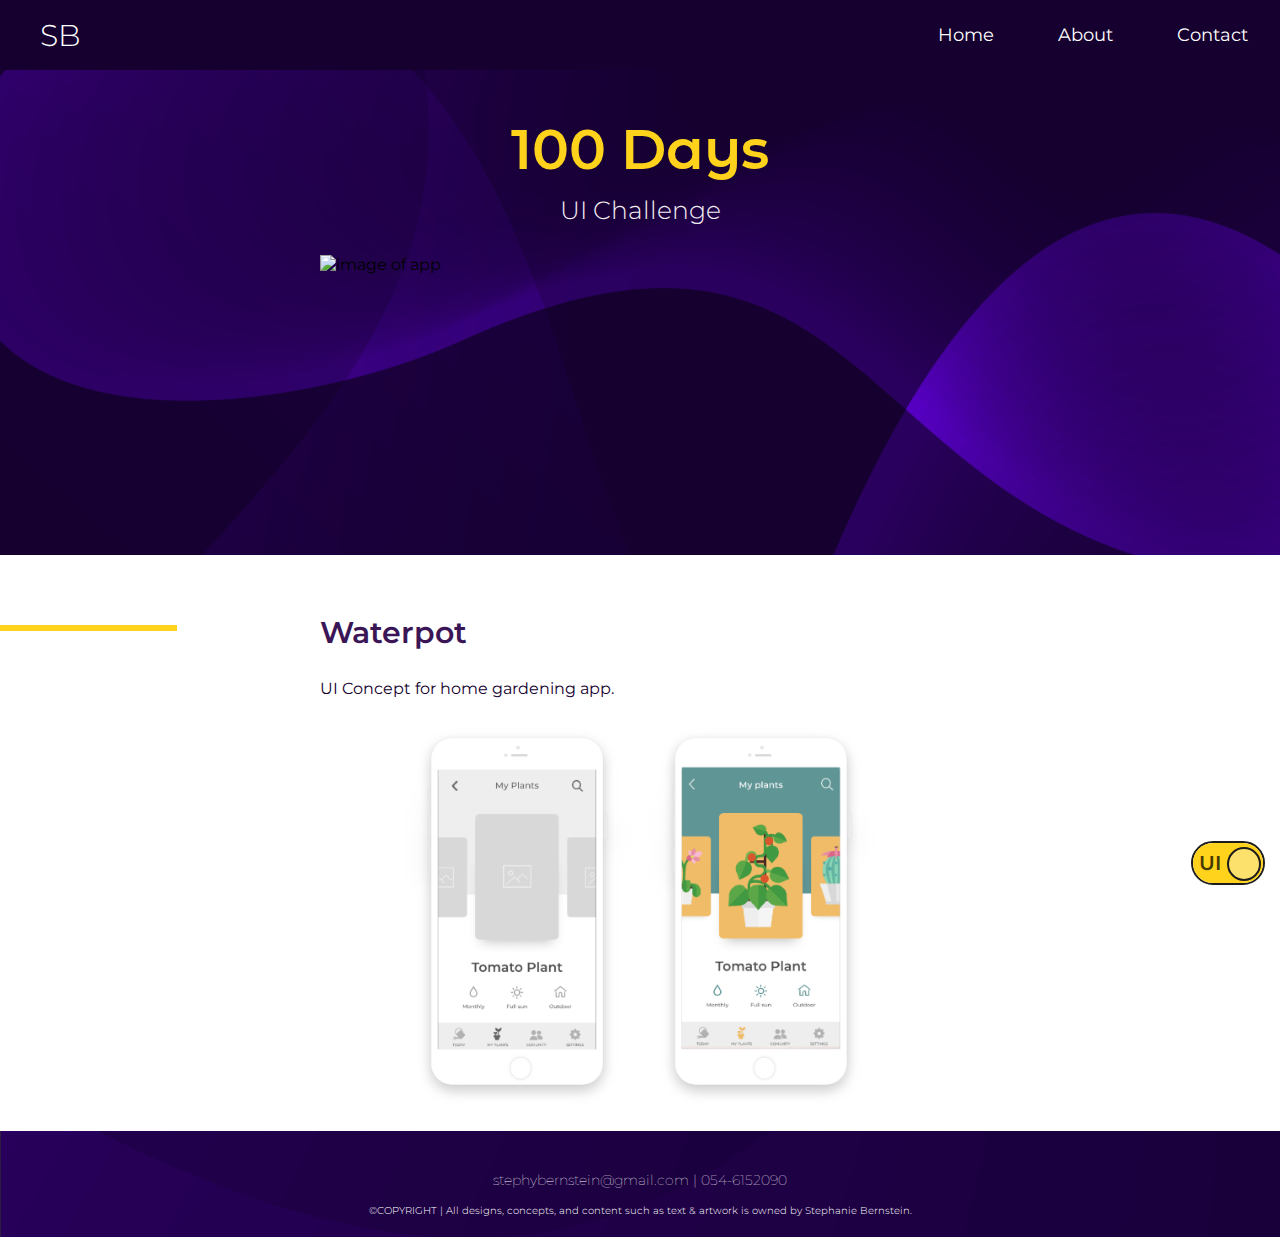
==== commit 98cac4c2: "Changes in design" ====
--- a/100days.html
+++ b/100days.html
@@ -58,7 +58,6 @@
         </section>
         <footer class="mainfooter">
             <div class="margin">
-                <span class="follow">Follow me!</span>
                 <div class="socials center">
                     <a href="https://www.linkedin.com/in/stephanie-bernstein-96964898/"><i class="fab fa-linkedin-in"></i></a>
                     <a href="https://www.behance.net/stephaniebernstein"><i class="fab fa-behance"></i></a>
--- a/css/styles.css
+++ b/css/styles.css
@@ -254,7 +254,7 @@
 	}
 
 	.mainfooter {
-		height: 220px;
+		height: auto;
 		background-image: url(../img/bg/mobile_bg.png);
 		width: 100%;
 		color: #FFF;
@@ -272,19 +272,14 @@
 		font-weight: lighter;
 	}
 
-	.mainfooter .follow {
-		font-family: 'Montserrat Alternates', sans-serif;
-		font-size: 25px;
-		font-weight: 500;
-		display: inline-block;
-		margin-top: 25px;
-	}
+
 
 	.mainfooter .socials {
-		font-size: 2.5rem;
-		margin: 10px 5px;
-		justify-content: space-between;
-		display: flex;
+	    font-size: 1.5rem;
+	    margin: 10px 5px;
+	    justify-content: space-between;
+	    display: flex;
+	    padding-top: 20px;
 	}
 
 	.center {
@@ -305,9 +300,10 @@
 	}
 
 	.copyright {
-		font-size: 10px;
-		font-weight: 300;
-	}
+    font-size: 10px;
+    font-weight: 300;
+    padding-bottom: 20px;
+}
 
 	#landing {
 		height: 100vh;
@@ -1513,30 +1509,21 @@
 		}
 
 		.mainfooter .socials {
-	    font-size: 2.5rem;
-	    margin: 10px 100px 40px 100px;
-	    justify-content: space-evenly;
-	    display: flex;
-	}
-
-	.mainfooter {
-	    height: 250px;
-	    background-image: url(../img/bg/mobile_bg.png);
-	    width: 100%;
-	    color: #FFF;
-	    font-size: 10px;
-	}
-
-	.mainfooter .follow {
-	    font-family: 'Montserrat Alternates', sans-serif;
-	    font-size: 40px;
-	    font-weight: 500;
-	    display: flex;
-	    margin-top: 25px;
-	    justify-content: center;
-	    padding-top: 29px;
-	    margin-bottom: 20px;
-	}
+		    margin: 10px 100px 20px 100px;
+		    justify-content: space-evenly;
+		    display: flex;
+		    padding-top: 20px;
+		}
+
+		.mainfooter {
+		    height: auto;
+		    background-image: url(../img/bg/mobile_bg.png);
+		    width: 100%;
+		    color: #FFF;
+		    font-size: 10px;
+		}
+
+
 	.mainheader.withmenu {
 	height: 70px;
 	}
